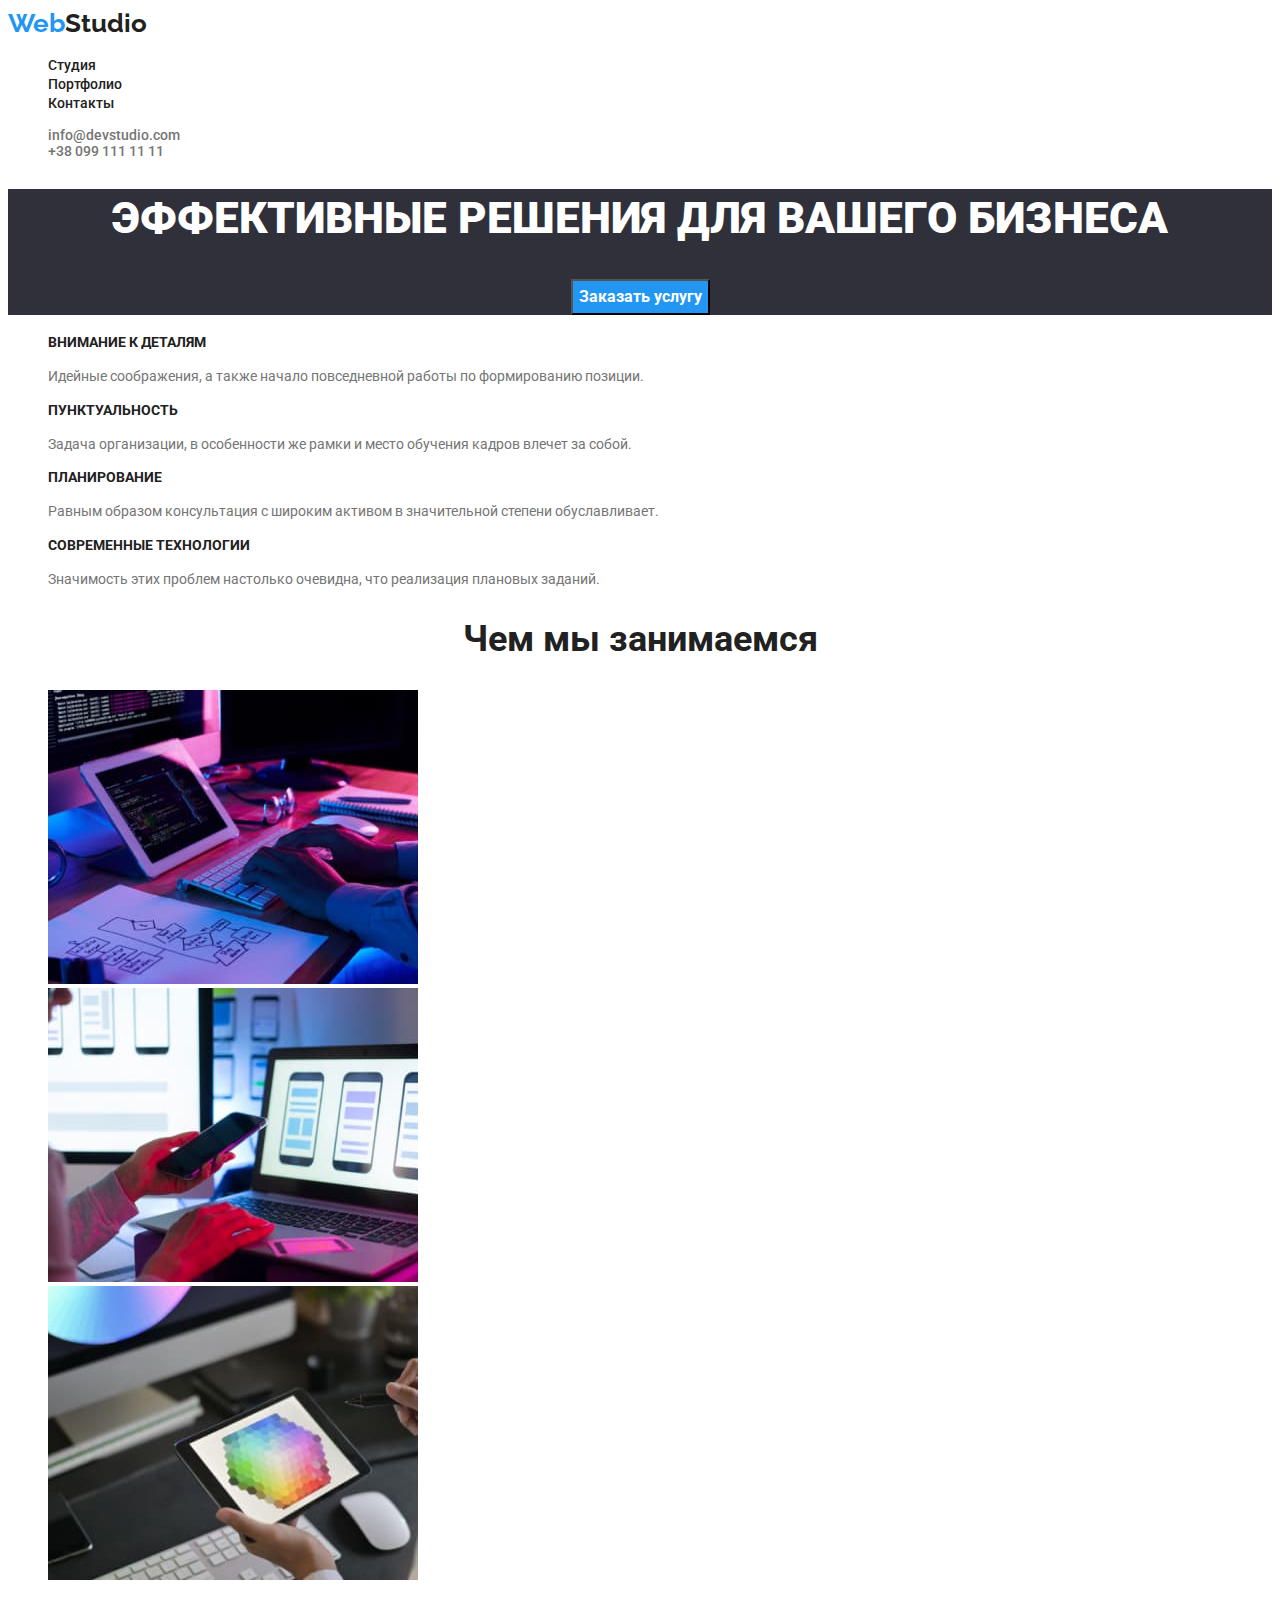
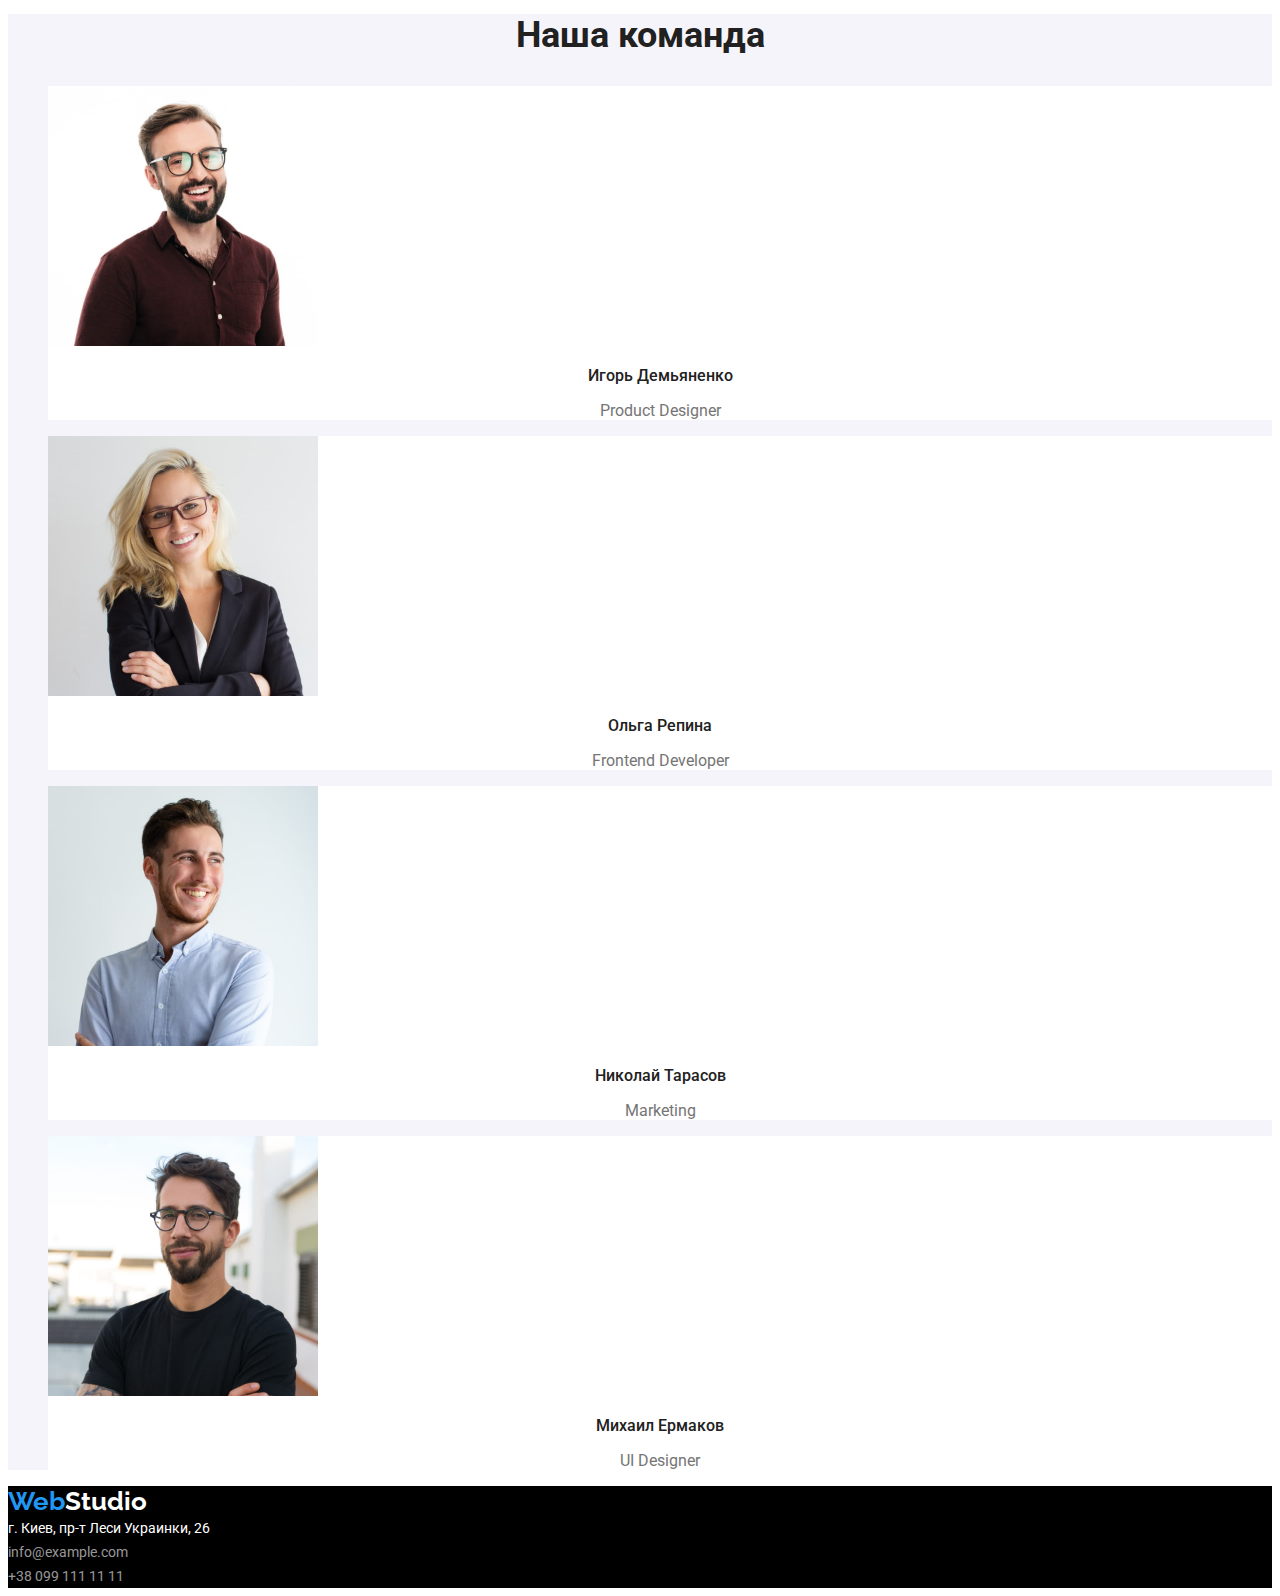
==== index.html @ d0722e7e "start" ====
<!DOCTYPE html>
<html lang="ru">

<head>
    <meta charset="UTF-8">
    <meta http-equiv="X-UA-Compatible" content="IE=edge">
    <meta name="viewport" content="width=, initial-scale=1.0">
    <title lang="en">WebStudio</title>
    <link rel="preconnect" href="https://fonts.googleapis.com">
    <link rel="preconnect" href="https://fonts.gstatic.com" crossorigin>
    <link href="https://fonts.googleapis.com/css2?family=Raleway:wght@700&family=Roboto:wght@400;500;700;900&display=swap"
        rel="stylesheet">
    <link rel="stylesheet" href="css/style.css">
    
</head>

<body>
    <header>

        <nav class="nav-links" >
        <a href="/" class="nav-logo" lang="en">
            <span class="logo-color">Web</span>Studio
        </a>
            <ul class="site-nav">
                <li class="nav-link"> <a class="link" href="./index.html">Студия</a></li>
                <li> <a class="link" href="./portfolio.html">Портфолио</a> </li>
                <li> <a class="link" href="">Контакты</a></li>
            </ul>
        </nav>
        <ul class="auth-nav">
            <li><a class="link" lang="en" href="mailto:info@devstudio.com">info@devstudio.com</a> </li>
            <li>
                <a class="link" href="tel:+380991111111">+38 099 111 11 11</a>
            </li>
        </ul>

    </header>

    <main>

            <section class="section-hero">
                <h1 class="section-title">ЭФФЕКТИВНЫЕ РЕШЕНИЯ ДЛЯ ВАШЕГО БИЗНЕСА </h1>
                <button type="button" class="button">Заказать услугу</button>
            </section>
        

        <section class="benefits">
            <h2 class="benefits-title">Наши преимущества</h2>
            <ul class="benefits-text">
                <li >
                    <h3>ВНИМАНИЕ К ДЕТАЛЯМ</h3>
                    <p>Идейные соображения, а также начало повседневной работы по формированию позиции.</p>
                </li>
                <li>
                    <h3>ПУНКТУАЛЬНОСТЬ</h3>
                    <p>Задача организации, в особенности же рамки и место обучения кадров влечет за собой.</p>
                </li>
                <li>
                    <h3>ПЛАНИРОВАНИЕ</h3>
                    <p>Равным образом консультация с широким активом в значительной степени обуславливает.</p>
                </li>
                <li>
                    <h3>СОВРЕМЕННЫЕ ТЕХНОЛОГИИ</h3>
                    <p>Значимость этих проблем настолько очевидна, что реализация плановых заданий.</p>
                </li>
            </ul>

        </section>

        <section class="work">
            <h2 class="work-title">Чем мы занимаемся</h2>
            <ul>
                <li><img src="image/our_work/img1sq.jpg" alt="фото 1" width="370"></li>
                <li><img src="image/our_work/img2sq.jpg" alt="фото 2" width="370"></li>
                <li><img src="image/our_work/img3sq.jpg" alt="фото 3" width="370"></li>
            </ul>
        </section>

        <section class="group">
            <h2 class="our-team">Наша команда</h2>
            <ul class="team">
                <li> <img src="image/img1(1)sq.jpg" alt="Игорь Демьяненко" width="270">
                    <h3>Игорь Демьяненко</h3>
                    <p lang="en">Product Designer</p>
                </li>

                <li> <img src="image/img2(1)sq.jpg" alt="Ольга Репина" width="270">
                    <h3>Ольга Репина</h3>
                    <p lang="en">Frontend Developer</p>
                </li>

                <li> <img src="image/img3(1)sq.jpg" alt="Николай Тарасов" width="270">
                    <h3>Николай Тарасов</h3>
                    <p lang="en">Marketing</p>
                </li>

                <li><img src="image/img4(1)sq.jpg" alt="Михаил Ермаков" width="270">
                    <h3>Михаил Ермаков</h3>
                    <p lang="en">UI Designer</p>
                </li>
            </ul>
        </section>

    </main>

    <footer class="footer">
        <a href="/" class="logo" lang="en">
        <span class="logo-color">Web</span>Studio
        </a>
    <address class="address">
        г. Киев, пр-т Леси Украинки, 26 <br>
        <a href="mailto:info@example.com">info@example.com</a> <br>
        <a href="tel:+380991111111">+38 099 111 11 11</a>
    </address>
    </footer>

</body>
</html>
---- css/style.css ----
:root {
  --primary-text-color: #212121;
  --accent-color: #2196f3;
  --secondary-color: #757575;
  --white-color: #ffffff;
  --bg-group: #f5f4fa;
  --bg-footer: black;
  --bg-hero: #2f303a;
}

body {
  color: var(--primary-text-color);
  font-family: Roboto, sans-serif;
  letter-spacing: 0, 03em;
}

ul {
  list-style: none;
}
a {
  text-decoration: none;
}

button {
  font-family: inherit;
}
/*header*/

.nav-logo {
  color: var(--primary-text-color);
  font-family: Raleway, sans-serif;
  font-weight: 700;
  font-size: 26px;
  line-height: 1.19;
}

.logo-color {
  color: var(--accent-color);
}
.site-nav .link,
.auth-nav {
  color: var(--primary-text-color);
  font-weight: 500;
  font-size: 14px;
  line-height: 1.14;
  letter-spacing: 0, 02em;
}

.site-nav .link:hover,
.site-nav .link:focus {
  color: var(--accent-color);
}
.site-nav .nav-link a:active,
.site-nav .nav-link a:visited {
  color: var(--accent-color);
}
.auth-nav .link {
  color: var(--secondary-color);
}
.auth-nav .link:hover,
.auth-nav .link:focus {
  color: var(--accent-color);
}
/*section hero*/

.section-hero {
  background-color: var(--bg-hero);
  text-align: center;
}
.section-title {
  color: var(--white-color);
  font-weight: 900;
  font-size: 44px;
  line-height: 1.36;
  letter-spacing: 0, 06em;
}
.section-hero button {
  color: var(--white-color);
  background: var(--accent-color);
  font-weight: 700;
  font-size: 16px;
  line-height: 1.88;
  letter-spacing: 0, 06em;
  cursor: pointer;
}
.section-hero button:hover,
.section-hero button:focus {
  color: var(--white-color);
  background: #188ce8;
  display: inline-block;
}

/*section benefits*/
.benefits-title {
  display: none;
}
.benefits-text h3 {
  color: var(--primary-text-color);
  font-weight: 700;
  font-size: 14px;
  line-height: 1.71;
}
.benefits-text p {
  color: var(--secondary-color);
  font-weight: 400;
  font-size: 14px;
  line-height: 1.14;
}

/*work*/
.work-title,
.our-team {
  color: var(--primary-text-color);
  font-weight: 700;
  font-size: 36px;
  line-height: 1.17;
  text-align: center;
}

/*our team*/
.group {
  background-color: var(--bg-group);
}
.team li {
  background-color: var(--white-color);
}
.team h3 {
  color: var(--primary-text-color);
  font-weight: 500;
  font-size: 16px;
  line-height: 1.19;
  text-align: center;
}
.team p {
  color: var(--secondary-color);
  font-weight: 400;
  font-size: 16px;
  line-height: 1.19;
  text-align: center;
}

/*our work*/

.our-work .button {
  color: var(--primary-text-color);
  background: var(--bg-group);
  cursor: pointer;
  font-weight: 500;
  font-size: 16px;
  line-height: 1.63;
  text-align: center;
}
.our-work .button:hover,
.our-work .button:focus {
  color: var(--white-color);
  background: #2196f3;
  display: inline-block;
  text-align: center;
}
.our-work button:active,
.our-work button:visited {
  color: var(--accent-color);
}
.our-work .button-style button {
  color: var(--white-color);
  background-color: var(--accent-color);
}
.our-work .benefits-text h2 {
  color: var(--primary-text-color);
  font-weight: 700;
  font-size: 18px;
  line-height: 2;
  text-align: left;
  letter-spacing: 0, 06em;
}

.our-work .benefits-text p {
  color: var(--secondary-color);
  font-weight: 400;
  font-size: 16px;
  line-height: 1.88;
  text-align: left;
}
/*footer*/
footer {
  background-color: var(--bg-footer);
}
.logo {
  color: var(--white-color);
  font-family: Raleway, sans-serif;
  font-weight: 700;
  font-size: 26px;
  line-height: 1.17;
}

.logo-color {
  color: var(--accent-color);
}
.address {
  color: var(--white-color);
  font-style: normal;
  font-weight: 400;
  font-size: 14px;
  line-height: 1.71;
}
.address a {
  color: rgba(255, 255, 255, 0.6);
}
.address a:hover,
.address a:focus {
  color: var(--accent-color);
}
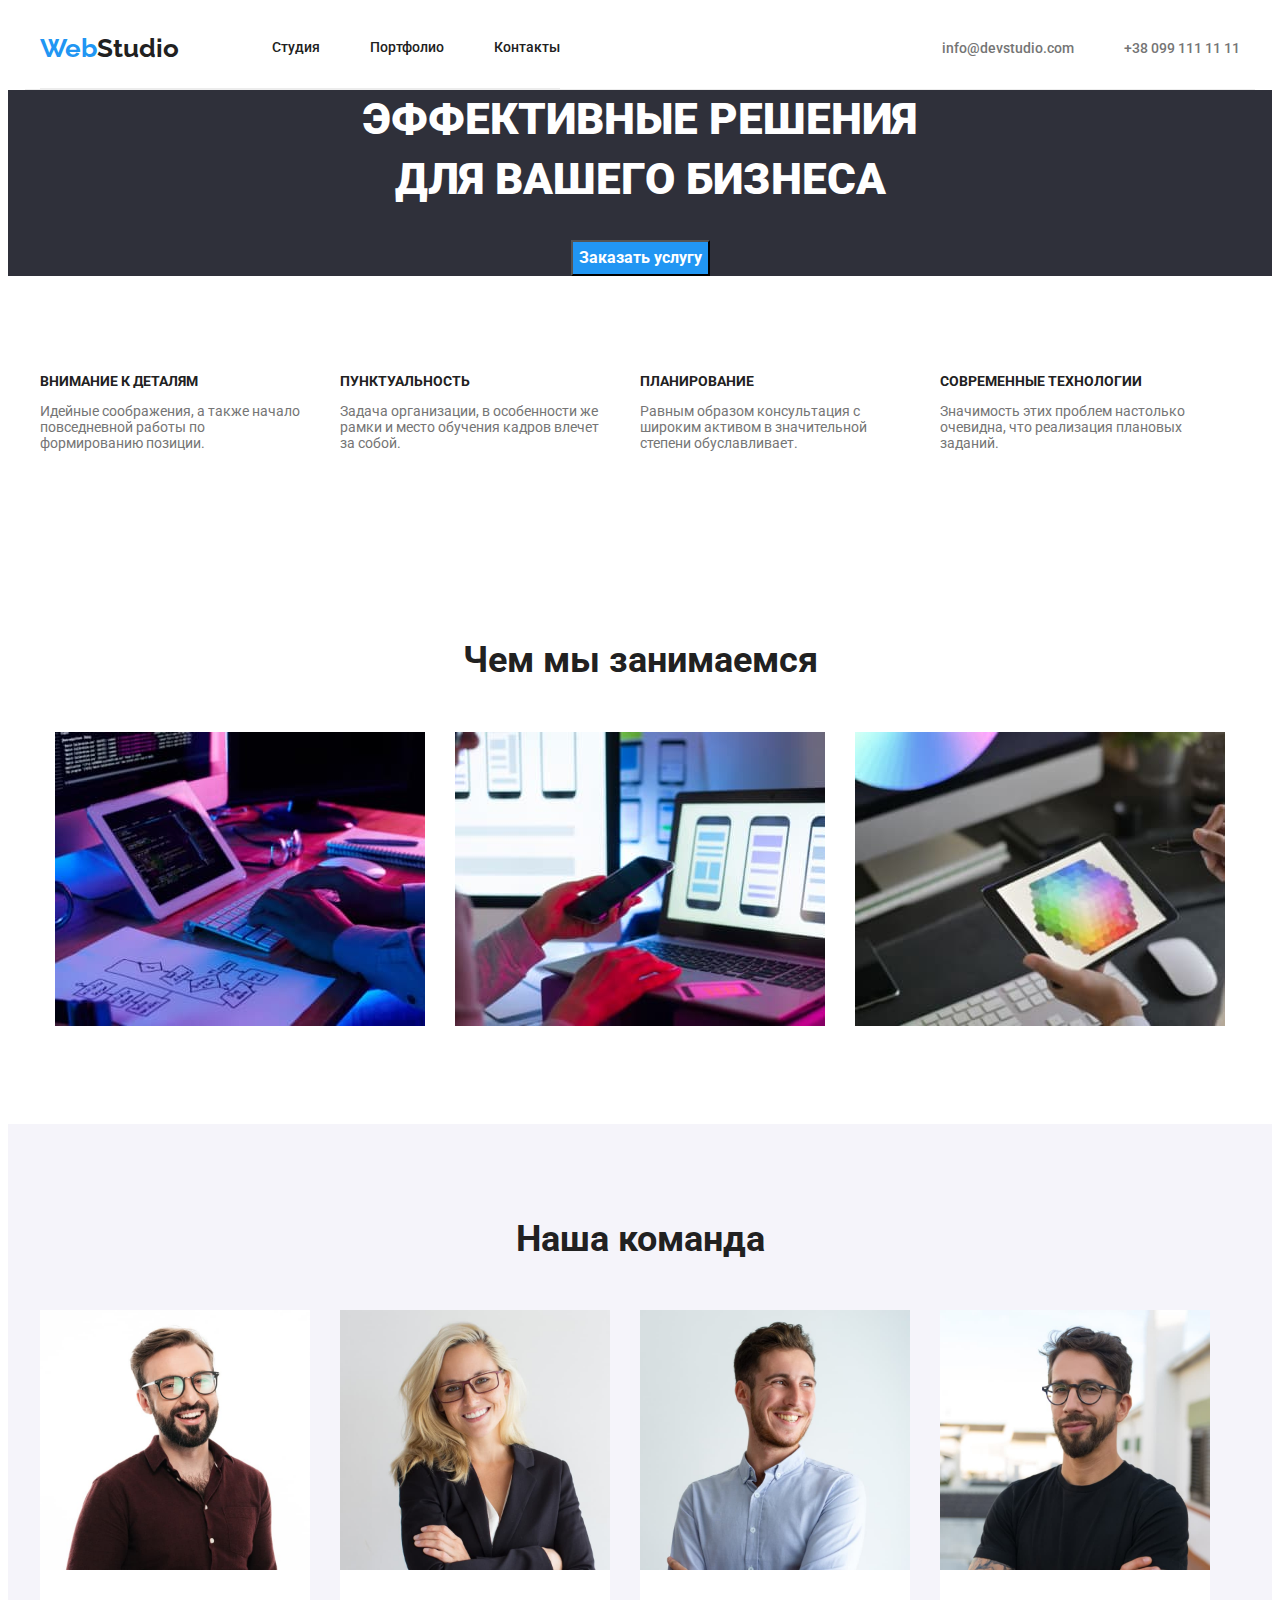
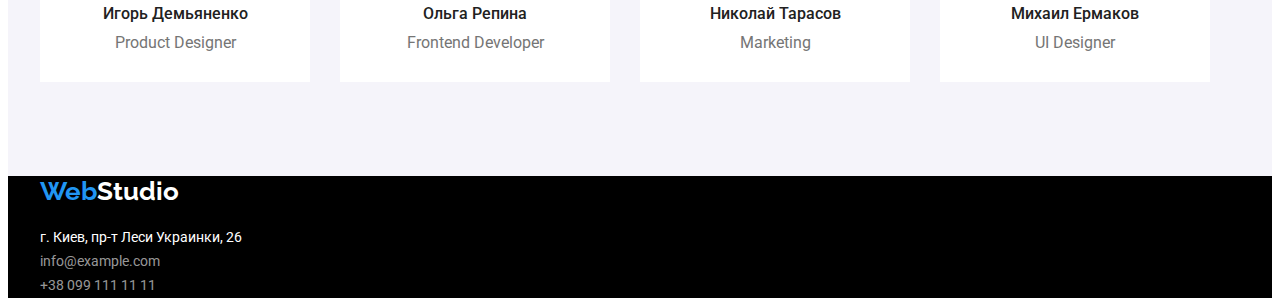
==== commit 7f536c02: "work 3" ====
--- a/index.html
+++ b/index.html
@@ -10,108 +10,129 @@
     <link rel="preconnect" href="https://fonts.gstatic.com" crossorigin>
     <link href="https://fonts.googleapis.com/css2?family=Raleway:wght@700&family=Roboto:wght@400;500;700;900&display=swap"
         rel="stylesheet">
+    <link rel="stylesheet" href="https://cdnjs.cloudflare.com/ajax/libs/modern-normalize/1.1.0/modern-normalize.min.css"
+            integrity="sha512-wpPYUAdjBVSE4KJnH1VR1HeZfpl1ub8YT/NKx4PuQ5NmX2tKuGu6U/JRp5y+Y8XG2tV+wKQpNHVUX03MfMFn9Q=="
+            crossorigin="anonymous" referrerpolicy="no-referrer" />
     <link rel="stylesheet" href="css/style.css">
     
 </head>
 
 <body>
     <header>
-
-        <nav class="nav-links" >
-        <a href="/" class="nav-logo" lang="en">
-            <span class="logo-color">Web</span>Studio
-        </a>
-            <ul class="site-nav">
-                <li class="nav-link"> <a class="link" href="./index.html">Студия</a></li>
-                <li> <a class="link" href="./portfolio.html">Портфолио</a> </li>
-                <li> <a class="link" href="">Контакты</a></li>
+        <div class="container header">
+            <nav class="nav-links">
+                <a href="/" class="nav-logo" lang="en">
+                    <span class="logo-color">Web</span>Studio
+                </a>
+                <ul class="site-nav">
+                    <li class="item"> <a class="nav-link link" href="./index.html">Студия</a></li>
+                    <li class="item"> <a class="link" href="./portfolio.html">Портфолио</a> </li>
+                    <li class="item"> <a class="link" href="">Контакты</a></li>
+                </ul>
+            </nav>
+            <ul class="auth-nav">
+                <li class="item"><a class="link" lang="en" href="mailto:info@devstudio.com">info@devstudio.com</a> </li>
+                <li class="item"><a class="link" href="tel:+380991111111">+38 099 111 11 11</a>
+                </li>
             </ul>
-        </nav>
-        <ul class="auth-nav">
-            <li><a class="link" lang="en" href="mailto:info@devstudio.com">info@devstudio.com</a> </li>
-            <li>
-                <a class="link" href="tel:+380991111111">+38 099 111 11 11</a>
-            </li>
-        </ul>
-
+        </div>
     </header>
 
     <main>
 
-            <section class="section-hero">
-                <h1 class="section-title">ЭФФЕКТИВНЫЕ РЕШЕНИЯ ДЛЯ ВАШЕГО БИЗНЕСА </h1>
+            <section class="hero">
+    
+                <h1 class="hero-title">ЭФФЕКТИВНЫЕ РЕШЕНИЯ <br> ДЛЯ ВАШЕГО БИЗНЕСА </h1>
                 <button type="button" class="button">Заказать услугу</button>
+            
+                
             </section>
         
 
-        <section class="benefits">
-            <h2 class="benefits-title">Наши преимущества</h2>
-            <ul class="benefits-text">
-                <li >
-                    <h3>ВНИМАНИЕ К ДЕТАЛЯМ</h3>
-                    <p>Идейные соображения, а также начало повседневной работы по формированию позиции.</p>
-                </li>
-                <li>
-                    <h3>ПУНКТУАЛЬНОСТЬ</h3>
-                    <p>Задача организации, в особенности же рамки и место обучения кадров влечет за собой.</p>
-                </li>
-                <li>
-                    <h3>ПЛАНИРОВАНИЕ</h3>
-                    <p>Равным образом консультация с широким активом в значительной степени обуславливает.</p>
-                </li>
-                <li>
-                    <h3>СОВРЕМЕННЫЕ ТЕХНОЛОГИИ</h3>
-                    <p>Значимость этих проблем настолько очевидна, что реализация плановых заданий.</p>
-                </li>
-            </ul>
+        <section class="section">
+            <div class="container">
+                <h2 class="benefits-title">Наши преимущества</h2>
+                <ul class="benefits-text">
+                    <li class="item">
+                        <h3>ВНИМАНИЕ К ДЕТАЛЯМ</h3>
+                        <p>Идейные соображения, а также начало повседневной работы по формированию позиции.</p>
+                    </li>
+                    <li class="item">
+                        <h3>ПУНКТУАЛЬНОСТЬ</h3>
+                        <p>Задача организации, в особенности же рамки и место обучения кадров влечет за собой.</p>
+                    </li>
+                    <li class="item">
+                        <h3>ПЛАНИРОВАНИЕ</h3>
+                        <p>Равным образом консультация с широким активом в значительной степени обуславливает.</p>
+                    </li>
+                    <li class="item">
+                        <h3>СОВРЕМЕННЫЕ ТЕХНОЛОГИИ</h3>
+                        <p>Значимость этих проблем настолько очевидна, что реализация плановых заданий.</p>
+                    </li>
+                </ul>
+            </div>
 
         </section>
 
-        <section class="work">
-            <h2 class="work-title">Чем мы занимаемся</h2>
-            <ul>
-                <li><img src="image/our_work/img1sq.jpg" alt="фото 1" width="370"></li>
-                <li><img src="image/our_work/img2sq.jpg" alt="фото 2" width="370"></li>
-                <li><img src="image/our_work/img3sq.jpg" alt="фото 3" width="370"></li>
-            </ul>
+        <section class="section">
+           <div class="container">
+                <h2 class="work-title">Чем мы занимаемся</h2>
+                <ul class="work-list">
+                    <li class="item"><img src="image/our_work/img1sq.jpg" alt="фото 1" width="370"></li>
+                    <li class="item"><img src="image/our_work/img2sq.jpg" alt="фото 2" width="370"></li>
+                    <li class="item"><img src="image/our_work/img3sq.jpg" alt="фото 3" width="370"></li>
+                </ul>
+           </div>
         </section>
 
-        <section class="group">
-            <h2 class="our-team">Наша команда</h2>
-            <ul class="team">
-                <li> <img src="image/img1(1)sq.jpg" alt="Игорь Демьяненко" width="270">
-                    <h3>Игорь Демьяненко</h3>
-                    <p lang="en">Product Designer</p>
-                </li>
-
-                <li> <img src="image/img2(1)sq.jpg" alt="Ольга Репина" width="270">
-                    <h3>Ольга Репина</h3>
-                    <p lang="en">Frontend Developer</p>
-                </li>
-
-                <li> <img src="image/img3(1)sq.jpg" alt="Николай Тарасов" width="270">
-                    <h3>Николай Тарасов</h3>
-                    <p lang="en">Marketing</p>
-                </li>
-
-                <li><img src="image/img4(1)sq.jpg" alt="Михаил Ермаков" width="270">
-                    <h3>Михаил Ермаков</h3>
-                    <p lang="en">UI Designer</p>
-                </li>
-            </ul>
+        <section class="section group">
+            <div class="container">
+                <h2 class="our-team">Наша команда</h2>
+                <ul class="team">
+                    <li class="item"> <img src="image/img1(1)sq.jpg" alt="Игорь Демьяненко" width="270">
+                        <div>
+                            <h3>Игорь Демьяненко</h3>
+                            <p>Product Designer</p>
+                         </div>
+                    </li>
+                
+                    <li class="item"> <img src="image/img2(1)sq.jpg" alt="Ольга Репина" width="270">
+                        <div>
+                            <h3>Ольга Репина</h3>
+                            <p>Frontend Developer</p>
+                        </div>
+                    </li>
+                
+                    <li class="item"> <img src="image/img3(1)sq.jpg" alt="Николай Тарасов" width="270">
+                        <div>
+                            <h3>Николай Тарасов</h3>
+                            <p lang="en">Marketing</p>
+                        </div>
+                    </li>
+                
+                    <li class="item"><img src="image/img4(1)sq.jpg" alt="Михаил Ермаков" width="270">
+                       <div>
+                            <h3>Михаил Ермаков</h3>
+                            <p lang="en">UI Designer</p>
+                       </div>
+                    </li>
+                </ul>
+            </div>
         </section>
 
     </main>
 
     <footer class="footer">
-        <a href="/" class="logo" lang="en">
-        <span class="logo-color">Web</span>Studio
-        </a>
-    <address class="address">
-        г. Киев, пр-т Леси Украинки, 26 <br>
-        <a href="mailto:info@example.com">info@example.com</a> <br>
-        <a href="tel:+380991111111">+38 099 111 11 11</a>
-    </address>
+        <div class="container">
+            <a href="/" class="logo" lang="en">
+                <span class="logo-color">Web</span>Studio
+            </a>
+            <address class="address">
+                <p>г. Киев, пр-т Леси Украинки, 26 </p>
+                <a href="mailto:info@example.com">info@example.com</a> <br>
+                <a href="tel:+380991111111">+38 099 111 11 11</a>
+            </address>
+        </div>
     </footer>
 
 </body>
--- a/css/style.css
+++ b/css/style.css
@@ -13,9 +13,21 @@
   font-family: Roboto, sans-serif;
   letter-spacing: 0, 03em;
 }
-
+h1,
+h2,
+h3,
+h4,
+h5,
+ul,
+p {
+  margin-top: 0;
+  margin-bottom: 0;
+  padding-right: 0;
+  padding-left: 0;
+}
 ul {
   list-style: none;
+  display: inline-block;
 }
 a {
   text-decoration: none;
@@ -24,21 +36,54 @@
 button {
   font-family: inherit;
 }
-/*header*/
-
+
+.container {
+  margin-left: auto;
+  margin-right: auto;
+  width: 1200px;
+  padding-left: 15px;
+  padding-right: 15px;
+}
+.section{
+  padding-top: 94px;
+  padding-bottom: 94px;
+}
+
+
+  /*header*/
+
+ .header, .nav-links {
+  padding-bottom: 0;
+  display: flex;
+  align-items: center;
+  justify-content: space-between;
+  border-bottom: 1px solid #ECECEC ;
+}
 .nav-logo {
+  display: block;
+  margin-right: 93px;
+
   color: var(--primary-text-color);
   font-family: Raleway, sans-serif;
   font-weight: 700;
   font-size: 26px;
   line-height: 1.19;
-}
-
+ 
+}
+.site-nav, .auth-nav{
+  display: flex;
+}
 .logo-color {
   color: var(--accent-color);
 }
+.item +.item{
+  margin-left: 50px;
+}
 .site-nav .link,
-.auth-nav {
+.auth-nav .link {
+  display: block;
+  padding-top: 32px;
+  padding-bottom: 32px;
   color: var(--primary-text-color);
   font-weight: 500;
   font-size: 14px;
@@ -50,10 +95,14 @@
 .site-nav .link:focus {
   color: var(--accent-color);
 }
-.site-nav .nav-link a:active,
-.site-nav .nav-link a:visited {
-  color: var(--accent-color);
-}
+.header .site-nav .nav-link:active,
+.header .site-nav .nav-link:visited {
+  color: var(--accent-color);
+}
+.auth-nav{
+  margin-left: auto;
+}
+
 .auth-nav .link {
   color: var(--secondary-color);
 }
@@ -63,18 +112,21 @@
 }
 /*section hero*/
 
-.section-hero {
+.hero {
   background-color: var(--bg-hero);
   text-align: center;
-}
-.section-title {
+  max-width: 1600px;
+
+}
+.hero-title {
   color: var(--white-color);
   font-weight: 900;
   font-size: 44px;
   line-height: 1.36;
   letter-spacing: 0, 06em;
-}
-.section-hero button {
+  margin-bottom: 30px;
+}
+.hero button {
   color: var(--white-color);
   background: var(--accent-color);
   font-weight: 700;
@@ -83,23 +135,36 @@
   letter-spacing: 0, 06em;
   cursor: pointer;
 }
-.section-hero button:hover,
-.section-hero button:focus {
+.hero button:hover,
+.hero button:focus {
   color: var(--white-color);
   background: #188ce8;
   display: inline-block;
 }
 
 /*section benefits*/
+
+.benefits-text{
+  display: flex;
+  flex-wrap: wrap;
+}
 .benefits-title {
   display: none;
 }
+.benefits-text .item{
+  width: 270px;
+}
+.benefits-text .item + .item{
+  margin-left: 30px;
+}
 .benefits-text h3 {
   color: var(--primary-text-color);
   font-weight: 700;
   font-size: 14px;
   line-height: 1.71;
-}
+  padding-bottom: 10px;
+}
+
 .benefits-text p {
   color: var(--secondary-color);
   font-weight: 400;
@@ -110,26 +175,50 @@
 /*work*/
 .work-title,
 .our-team {
+  padding-bottom: 50px;
+
   color: var(--primary-text-color);
   font-weight: 700;
   font-size: 36px;
   line-height: 1.17;
   text-align: center;
 }
+.work-list{
+  display: flex;
+  flex-wrap: wrap;
+  justify-content: center;
+}
+.work-list .item + .item{
+  padding-left: 30px;
+  margin: 0;
+}
 
 /*our team*/
-.group {
+.group { 
   background-color: var(--bg-group);
+}
+
+.team{
+  display: flex;
+  flex-wrap: wrap;
+}
+
+.team .item + .item{
+  margin-left: 30px;
 }
 .team li {
   background-color: var(--white-color);
 }
+.team img{
+  padding-bottom: 30px;
+}
 .team h3 {
   color: var(--primary-text-color);
   font-weight: 500;
   font-size: 16px;
   line-height: 1.19;
   text-align: center;
+  padding-bottom: 10px;
 }
 .team p {
   color: var(--secondary-color);
@@ -137,11 +226,13 @@
   font-size: 16px;
   line-height: 1.19;
   text-align: center;
+  padding-bottom: 30px;
 }
 
 /*our work*/
 
 .our-work .button {
+  padding: 6px 22px;
   color: var(--primary-text-color);
   background: var(--bg-group);
   cursor: pointer;
@@ -149,7 +240,9 @@
   font-size: 16px;
   line-height: 1.63;
   text-align: center;
-}
+  border: transparent;
+}  
+
 .our-work .button:hover,
 .our-work .button:focus {
   color: var(--white-color);
@@ -165,7 +258,38 @@
   color: var(--white-color);
   background-color: var(--accent-color);
 }
-.our-work .benefits-text h2 {
+.benefits-button{
+  display: flex;
+  flex-wrap: wrap;
+  justify-content: center;
+  padding-bottom: 50px;
+}
+.benefits-button .item + .item{
+  margin-left: 8px;
+}
+.benefits-element{
+  width: calk(100% - 60px) /3);
+  margin-right: 30px;
+  margin-bottom: 30px;
+}
+.benefits-element:nth-child(3n){
+  margin-right: 0;
+}
+.benefits-element:nth-last-child(-n + 3){
+  margin-bottom: 0;
+}
+.benefits-text:nth-child(3n){
+margin-right: 0;
+}
+  .text{
+    padding: 20px 24px;
+    border-left: 1px solid#EEEEEE;
+    border-bottom: 1px solid#EEEEEE;
+    border-right: 1px solid#EEEEEE;
+
+  }
+.text .title {
+  padding-bottom: 4px;
   color: var(--primary-text-color);
   font-weight: 700;
   font-size: 18px;
@@ -185,6 +309,7 @@
 footer {
   background-color: var(--bg-footer);
 }
+
 .logo {
   color: var(--white-color);
   font-family: Raleway, sans-serif;
@@ -197,6 +322,7 @@
   color: var(--accent-color);
 }
 .address {
+  margin-top: 20px;
   color: var(--white-color);
   font-style: normal;
   font-weight: 400;
@@ -204,6 +330,7 @@
   line-height: 1.71;
 }
 .address a {
+  padding-top: 9px;
   color: rgba(255, 255, 255, 0.6);
 }
 .address a:hover,
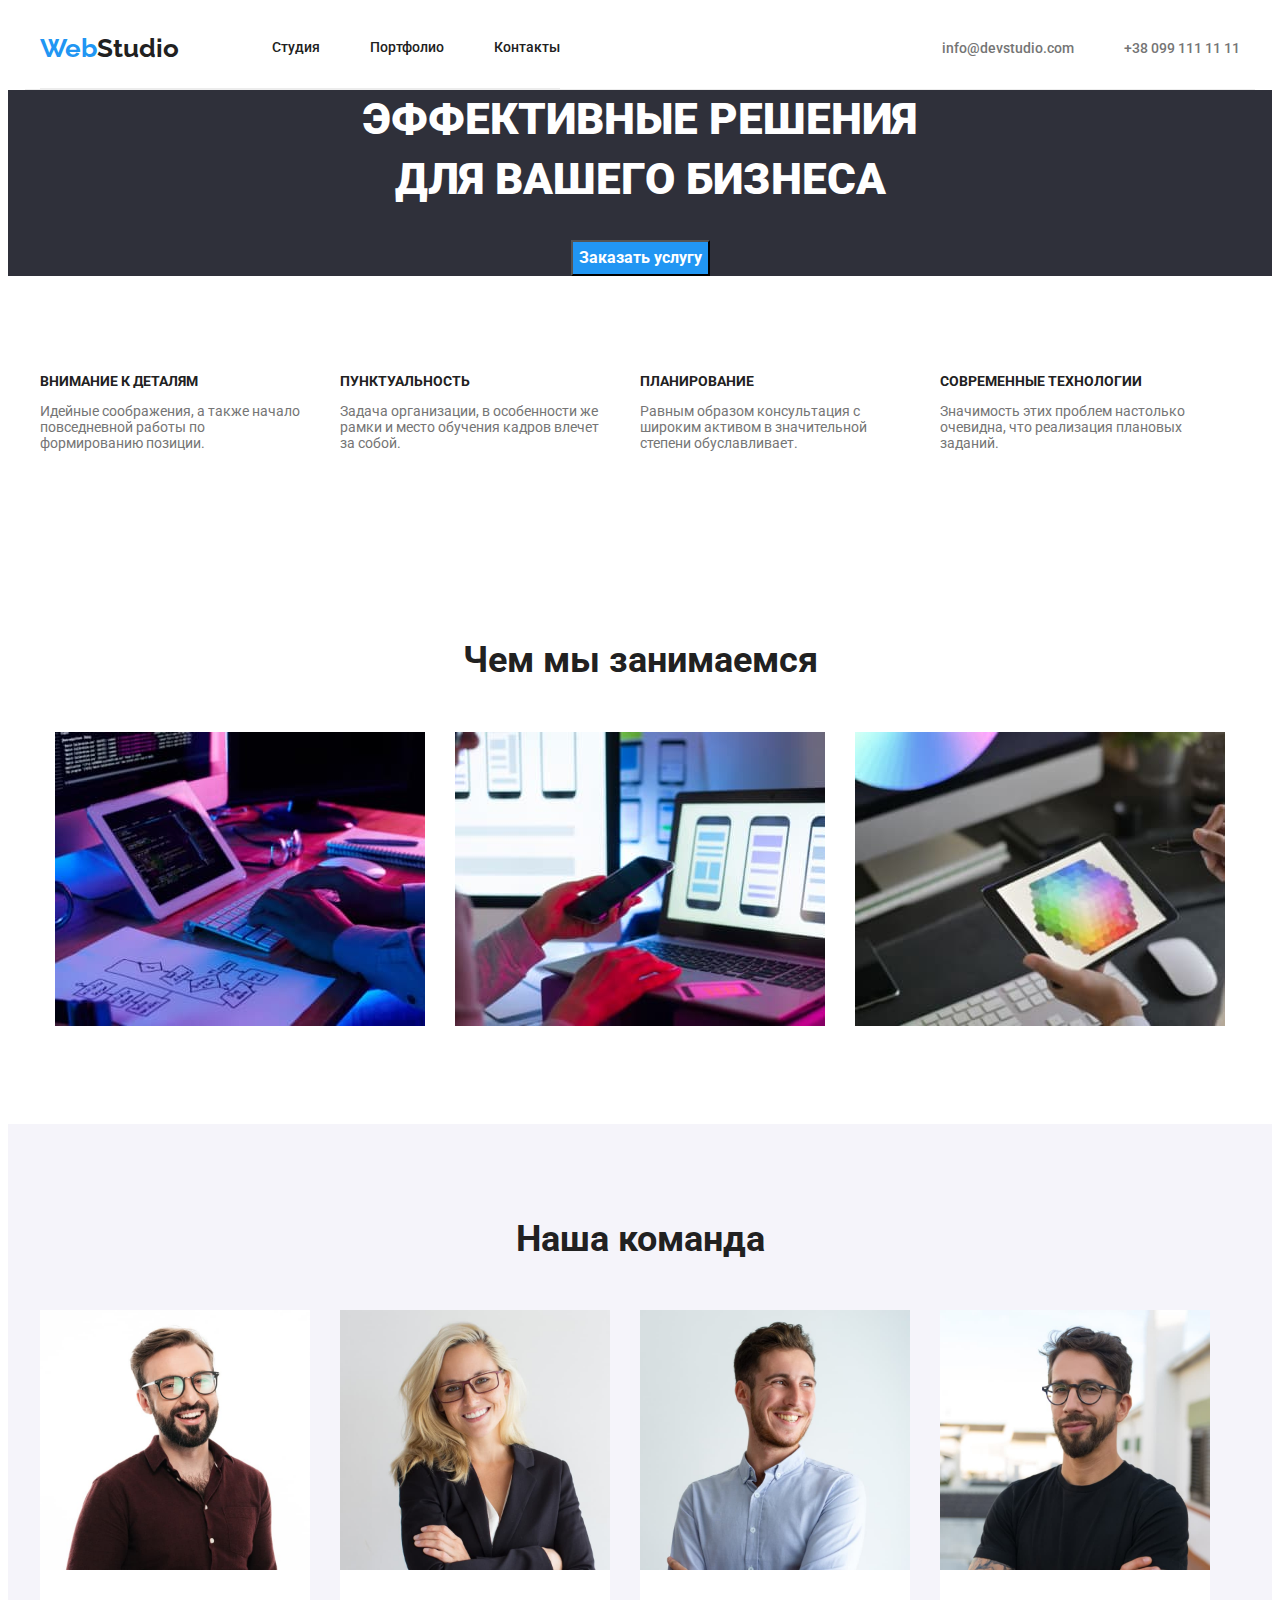
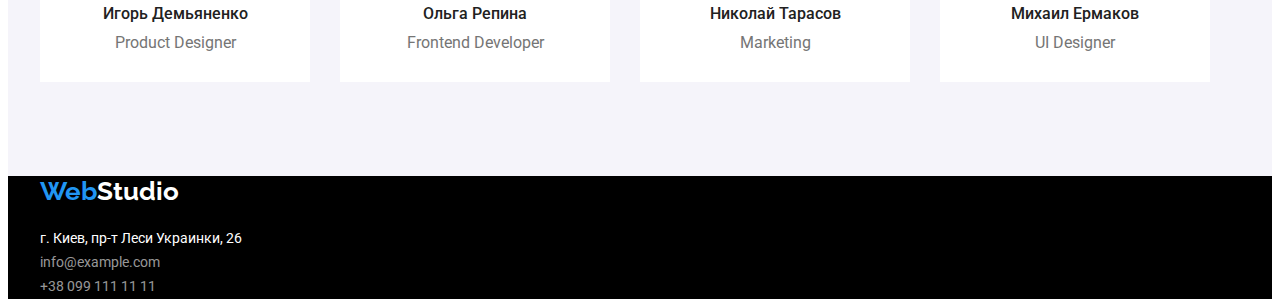
==== commit 2aa046f1: "new css footer logo" ====
--- a/index.html
+++ b/index.html
@@ -21,7 +21,7 @@
     <header>
         <div class="container header">
             <nav class="nav-links">
-                <a href="/" class="nav-logo" lang="en">
+                <a href="/" class="logo" lang="en">
                     <span class="logo-color">Web</span>Studio
                 </a>
                 <ul class="site-nav">
--- a/css/style.css
+++ b/css/style.css
@@ -59,7 +59,7 @@
   justify-content: space-between;
   border-bottom: 1px solid #ECECEC ;
 }
-.nav-logo {
+.logo {
   display: block;
   margin-right: 93px;
 
@@ -310,17 +310,10 @@
   background-color: var(--bg-footer);
 }
 
-.logo {
-  color: var(--white-color);
-  font-family: Raleway, sans-serif;
-  font-weight: 700;
-  font-size: 26px;
-  line-height: 1.17;
-}
-
-.logo-color {
-  color: var(--accent-color);
-}
+.footer .logo {
+  color: var(--white-color);
+}
+
 .address {
   margin-top: 20px;
   color: var(--white-color);
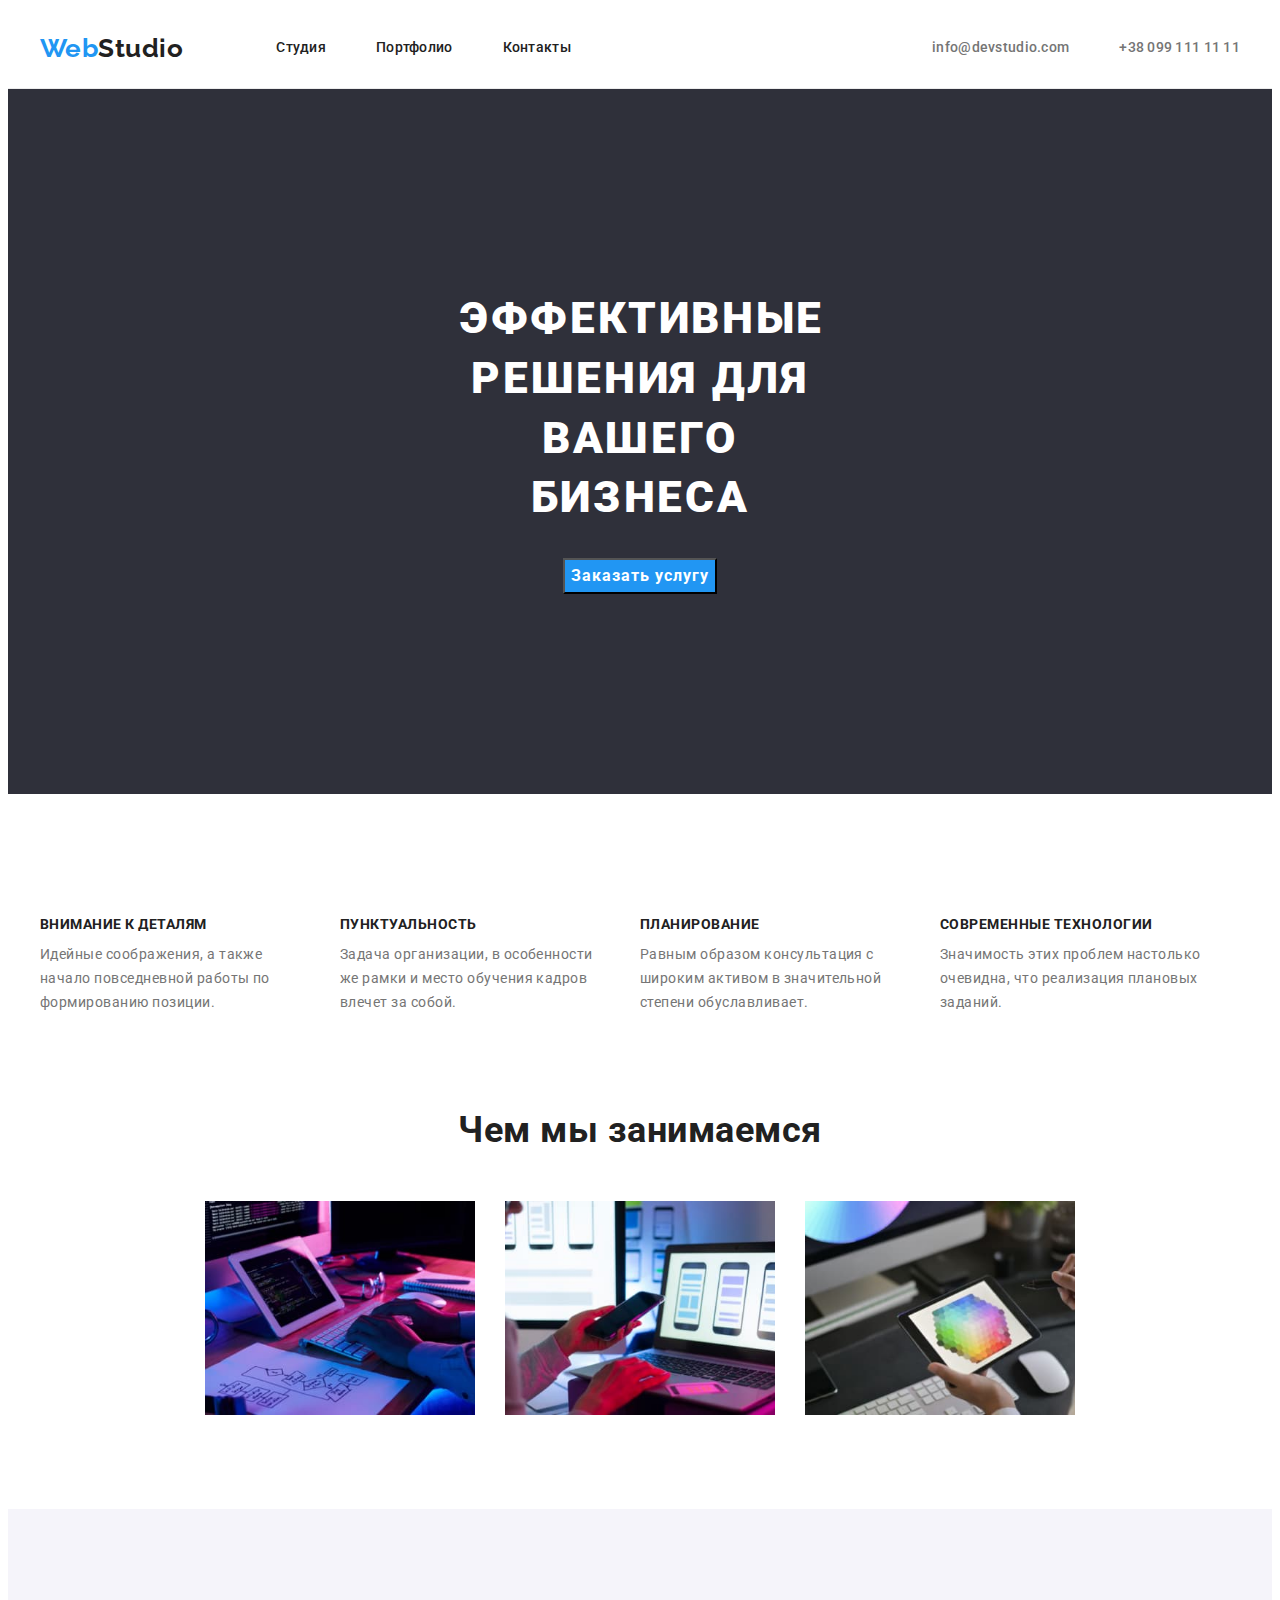
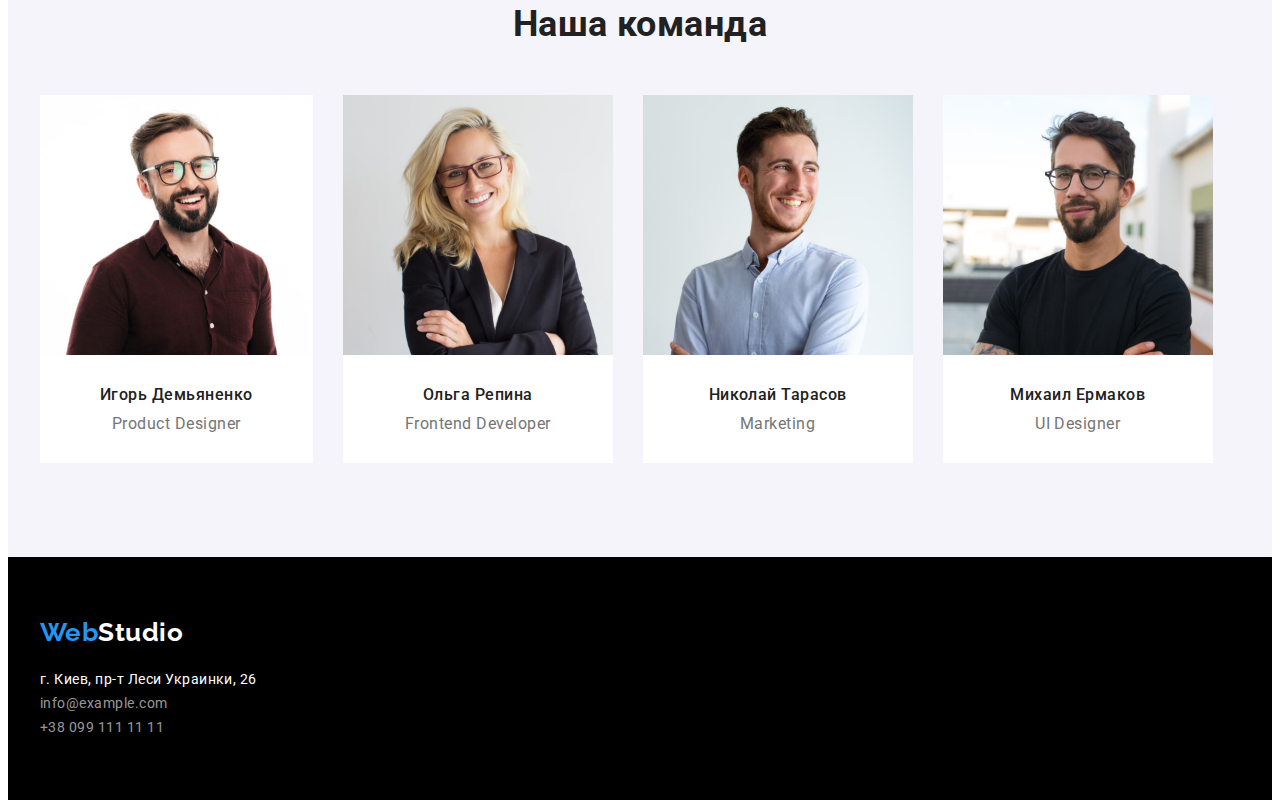
==== commit 9369acab: "finish" ====
--- a/index.html
+++ b/index.html
@@ -42,7 +42,7 @@
 
             <section class="hero">
     
-                <h1 class="hero-title">ЭФФЕКТИВНЫЕ РЕШЕНИЯ <br> ДЛЯ ВАШЕГО БИЗНЕСА </h1>
+                <h1 class="hero-title">ЭФФЕКТИВНЫЕ РЕШЕНИЯ ДЛЯ ВАШЕГО БИЗНЕСА </h1>
                 <button type="button" class="button">Заказать услугу</button>
             
                 
@@ -74,7 +74,7 @@
 
         </section>
 
-        <section class="section">
+        <section class="section work">
            <div class="container">
                 <h2 class="work-title">Чем мы занимаемся</h2>
                 <ul class="work-list">
@@ -90,28 +90,28 @@
                 <h2 class="our-team">Наша команда</h2>
                 <ul class="team">
                     <li class="item"> <img src="image/img1(1)sq.jpg" alt="Игорь Демьяненко" width="270">
-                        <div>
+                        <div class="title">
                             <h3>Игорь Демьяненко</h3>
                             <p>Product Designer</p>
                          </div>
                     </li>
                 
                     <li class="item"> <img src="image/img2(1)sq.jpg" alt="Ольга Репина" width="270">
-                        <div>
+                        <div class="title">
                             <h3>Ольга Репина</h3>
                             <p>Frontend Developer</p>
                         </div>
                     </li>
                 
                     <li class="item"> <img src="image/img3(1)sq.jpg" alt="Николай Тарасов" width="270">
-                        <div>
+                        <div class="title">
                             <h3>Николай Тарасов</h3>
                             <p lang="en">Marketing</p>
                         </div>
                     </li>
                 
                     <li class="item"><img src="image/img4(1)sq.jpg" alt="Михаил Ермаков" width="270">
-                       <div>
+                       <div class="title">
                             <h3>Михаил Ермаков</h3>
                             <p lang="en">UI Designer</p>
                        </div>
--- a/css/style.css
+++ b/css/style.css
@@ -11,7 +11,7 @@
 body {
   color: var(--primary-text-color);
   font-family: Roboto, sans-serif;
-  letter-spacing: 0, 03em;
+  letter-spacing: 0.03em;
 }
 h1,
 h2,
@@ -25,6 +25,12 @@
   padding-right: 0;
   padding-left: 0;
 }
+
+img {
+  display: block;
+  max-width: 100%;
+  height: auto;
+}
 ul {
   list-style: none;
   display: inline-block;
@@ -44,20 +50,22 @@
   padding-left: 15px;
   padding-right: 15px;
 }
-.section{
+.section {
   padding-top: 94px;
   padding-bottom: 94px;
 }
 
-
-  /*header*/
-
- .header, .nav-links {
+/*header*/
+
+header {
+  border-bottom: 1px solid #ececec;
+}
+.header,
+.nav-links {
   padding-bottom: 0;
   display: flex;
   align-items: center;
   justify-content: space-between;
-  border-bottom: 1px solid #ECECEC ;
 }
 .logo {
   display: block;
@@ -68,15 +76,15 @@
   font-weight: 700;
   font-size: 26px;
   line-height: 1.19;
- 
-}
-.site-nav, .auth-nav{
+}
+.site-nav,
+.auth-nav {
   display: flex;
 }
 .logo-color {
   color: var(--accent-color);
 }
-.item +.item{
+.item + .item {
   margin-left: 50px;
 }
 .site-nav .link,
@@ -88,7 +96,7 @@
   font-weight: 500;
   font-size: 14px;
   line-height: 1.14;
-  letter-spacing: 0, 02em;
+  letter-spacing: 0.02em;
 }
 
 .site-nav .link:hover,
@@ -99,7 +107,7 @@
 .header .site-nav .nav-link:visited {
   color: var(--accent-color);
 }
-.auth-nav{
+.auth-nav {
   margin-left: auto;
 }
 
@@ -116,15 +124,19 @@
   background-color: var(--bg-hero);
   text-align: center;
   max-width: 1600px;
-
+  padding-top: 200px;
+  padding-bottom: 200px;
+  padding-left: 452px;
+  padding-right: 452px;
 }
 .hero-title {
   color: var(--white-color);
   font-weight: 900;
   font-size: 44px;
   line-height: 1.36;
-  letter-spacing: 0, 06em;
+  letter-spacing: 0.06em;
   margin-bottom: 30px;
+  max-width: 696px;
 }
 .hero button {
   color: var(--white-color);
@@ -132,7 +144,7 @@
   font-weight: 700;
   font-size: 16px;
   line-height: 1.88;
-  letter-spacing: 0, 06em;
+  letter-spacing: 0.06em;
   cursor: pointer;
 }
 .hero button:hover,
@@ -144,38 +156,42 @@
 
 /*section benefits*/
 
-.benefits-text{
+.benefits-text {
   display: flex;
   flex-wrap: wrap;
 }
 .benefits-title {
-  display: none;
-}
-.benefits-text .item{
+  visibility: hidden;
+}
+.benefits-text .item {
   width: 270px;
 }
-.benefits-text .item + .item{
+.benefits-text .item + .item {
   margin-left: 30px;
 }
 .benefits-text h3 {
   color: var(--primary-text-color);
   font-weight: 700;
   font-size: 14px;
-  line-height: 1.71;
-  padding-bottom: 10px;
+  line-height: 1.17;
+  margin-bottom: 10px;
 }
 
 .benefits-text p {
   color: var(--secondary-color);
   font-weight: 400;
   font-size: 14px;
-  line-height: 1.14;
+  line-height: 1.71;
 }
 
 /*work*/
+
+.work {
+  padding-top: 0;
+}
 .work-title,
 .our-team {
-  padding-bottom: 50px;
+  margin-bottom: 50px;
 
   color: var(--primary-text-color);
   font-weight: 700;
@@ -183,34 +199,39 @@
   line-height: 1.17;
   text-align: center;
 }
-.work-list{
+.work-list {
   display: flex;
   flex-wrap: wrap;
   justify-content: center;
 }
-.work-list .item + .item{
-  padding-left: 30px;
-  margin: 0;
+.work-list .item {
+  width: 270px;
+}
+.work-list .item + .item {
+  margin-left: 30px;
 }
 
 /*our team*/
-.group { 
+.group {
   background-color: var(--bg-group);
 }
 
-.team{
-  display: flex;
-  flex-wrap: wrap;
-}
-
-.team .item + .item{
+.team {
+  display: flex;
+}
+
+.team .item + .item {
   margin-left: 30px;
 }
-.team li {
+.team .item {
   background-color: var(--white-color);
 }
-.team img{
+
+.team .title {
+  padding-top: 30px;
   padding-bottom: 30px;
+  padding-left: 60px;
+  padding-right: 60px;
 }
 .team h3 {
   color: var(--primary-text-color);
@@ -218,7 +239,7 @@
   font-size: 16px;
   line-height: 1.19;
   text-align: center;
-  padding-bottom: 10px;
+  margin-bottom: 10px;
 }
 .team p {
   color: var(--secondary-color);
@@ -226,7 +247,6 @@
   font-size: 16px;
   line-height: 1.19;
   text-align: center;
-  padding-bottom: 30px;
 }
 
 /*our work*/
@@ -241,7 +261,7 @@
   line-height: 1.63;
   text-align: center;
   border: transparent;
-}  
+}
 
 .our-work .button:hover,
 .our-work .button:focus {
@@ -258,38 +278,37 @@
   color: var(--white-color);
   background-color: var(--accent-color);
 }
-.benefits-button{
+.benefits-button {
   display: flex;
   flex-wrap: wrap;
   justify-content: center;
-  padding-bottom: 50px;
-}
-.benefits-button .item + .item{
+  margin-bottom: 50px;
+}
+.benefits-button .item + .item {
   margin-left: 8px;
 }
-.benefits-element{
-  width: calk(100% - 60px) /3);
+.benefits-element {
+  width: 370px;
   margin-right: 30px;
   margin-bottom: 30px;
 }
-.benefits-element:nth-child(3n){
+.benefits-element:nth-child(3n) {
   margin-right: 0;
 }
-.benefits-element:nth-last-child(-n + 3){
+.benefits-element:nth-last-child(-n + 3) {
   margin-bottom: 0;
 }
-.benefits-text:nth-child(3n){
-margin-right: 0;
-}
-  .text{
-    padding: 20px 24px;
-    border-left: 1px solid#EEEEEE;
-    border-bottom: 1px solid#EEEEEE;
-    border-right: 1px solid#EEEEEE;
-
-  }
+.benefits-text:nth-child(3n) {
+  margin-right: 0;
+}
+.text {
+  padding: 20px 24px;
+  border-left: 1px solid#EEEEEE;
+  border-bottom: 1px solid#EEEEEE;
+  border-right: 1px solid#EEEEEE;
+}
 .text .title {
-  padding-bottom: 4px;
+  margin-bottom: 4px;
   color: var(--primary-text-color);
   font-weight: 700;
   font-size: 18px;
@@ -308,10 +327,13 @@
 /*footer*/
 footer {
   background-color: var(--bg-footer);
+  padding-top: 60px;
+  padding-bottom: 60px;
 }
 
 .footer .logo {
   color: var(--white-color);
+  margin-right: 0;
 }
 
 .address {
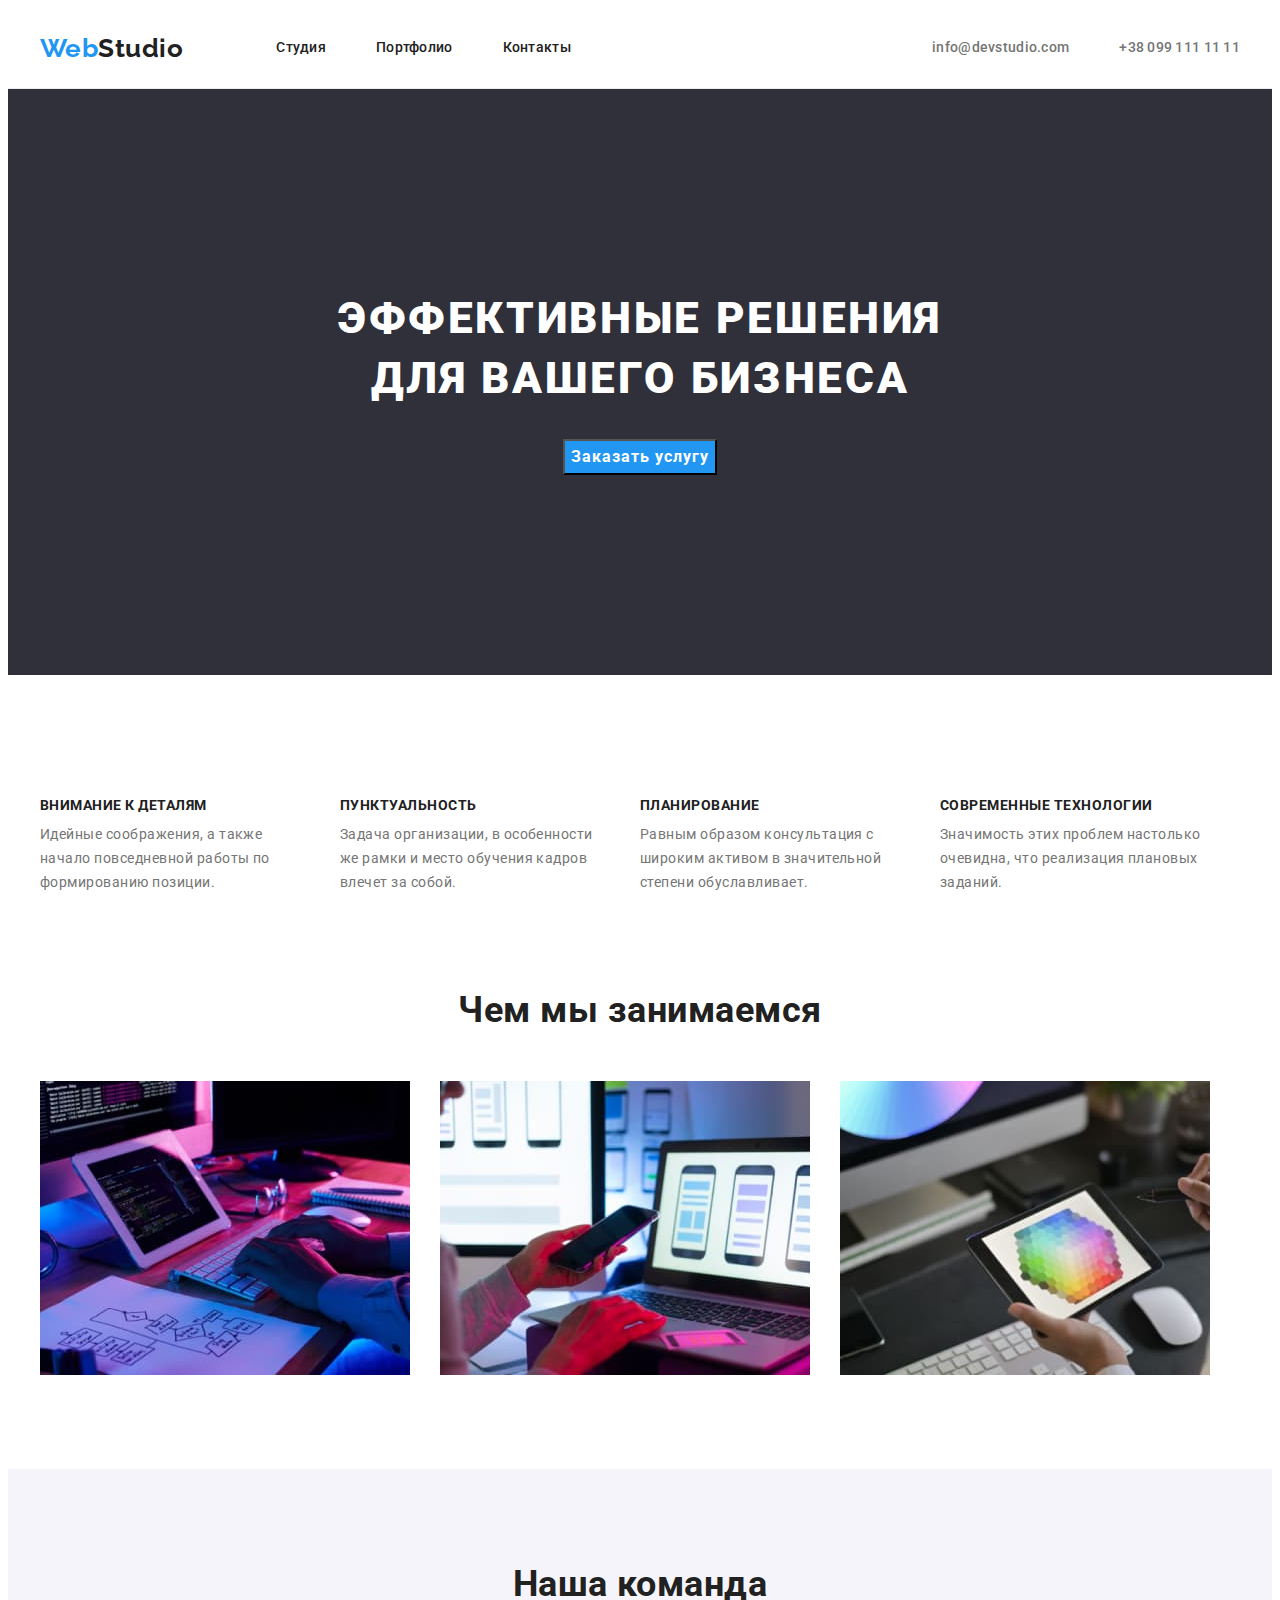
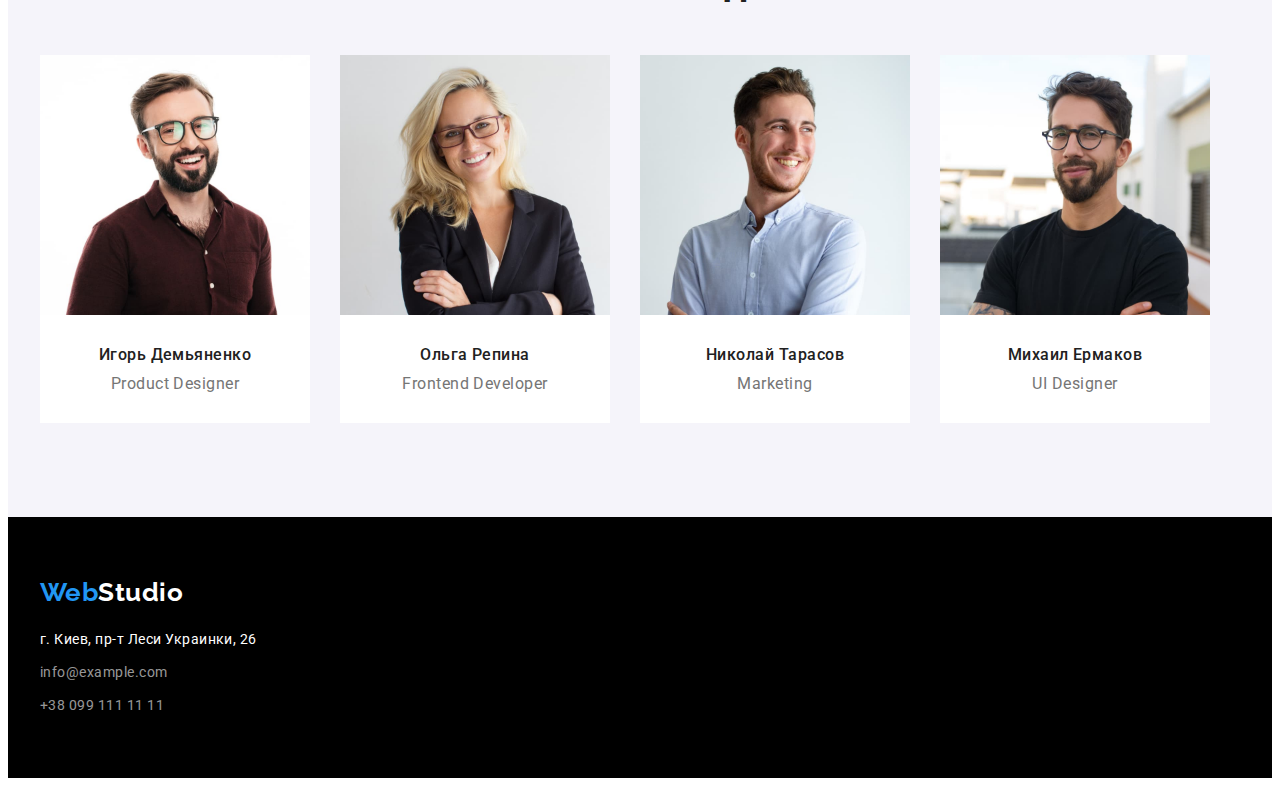
==== commit 896b5694: "link display" ====
--- a/index.html
+++ b/index.html
@@ -129,7 +129,7 @@
             </a>
             <address class="address">
                 <p>г. Киев, пр-т Леси Украинки, 26 </p>
-                <a href="mailto:info@example.com">info@example.com</a> <br>
+                <a href="mailto:info@example.com">info@example.com</a>
                 <a href="tel:+380991111111">+38 099 111 11 11</a>
             </address>
         </div>
--- a/css/style.css
+++ b/css/style.css
@@ -126,8 +126,8 @@
   max-width: 1600px;
   padding-top: 200px;
   padding-bottom: 200px;
-  padding-left: 452px;
-  padding-right: 452px;
+  margin-left: auto;
+  margin-right: auto;
 }
 .hero-title {
   color: var(--white-color);
@@ -137,6 +137,8 @@
   letter-spacing: 0.06em;
   margin-bottom: 30px;
   max-width: 696px;
+  margin-left: auto;
+  margin-right: auto;
 }
 .hero button {
   color: var(--white-color);
@@ -202,10 +204,9 @@
 .work-list {
   display: flex;
   flex-wrap: wrap;
-  justify-content: center;
 }
 .work-list .item {
-  width: 270px;
+  width: 370px;
 }
 .work-list .item + .item {
   margin-left: 30px;
@@ -230,8 +231,8 @@
 .team .title {
   padding-top: 30px;
   padding-bottom: 30px;
-  padding-left: 60px;
-  padding-right: 60px;
+  padding-left: 30px;
+  padding-right: 30px;
 }
 .team h3 {
   color: var(--primary-text-color);
@@ -345,7 +346,8 @@
   line-height: 1.71;
 }
 .address a {
-  padding-top: 9px;
+  display: block;
+  margin-top: 9px;
   color: rgba(255, 255, 255, 0.6);
 }
 .address a:hover,
